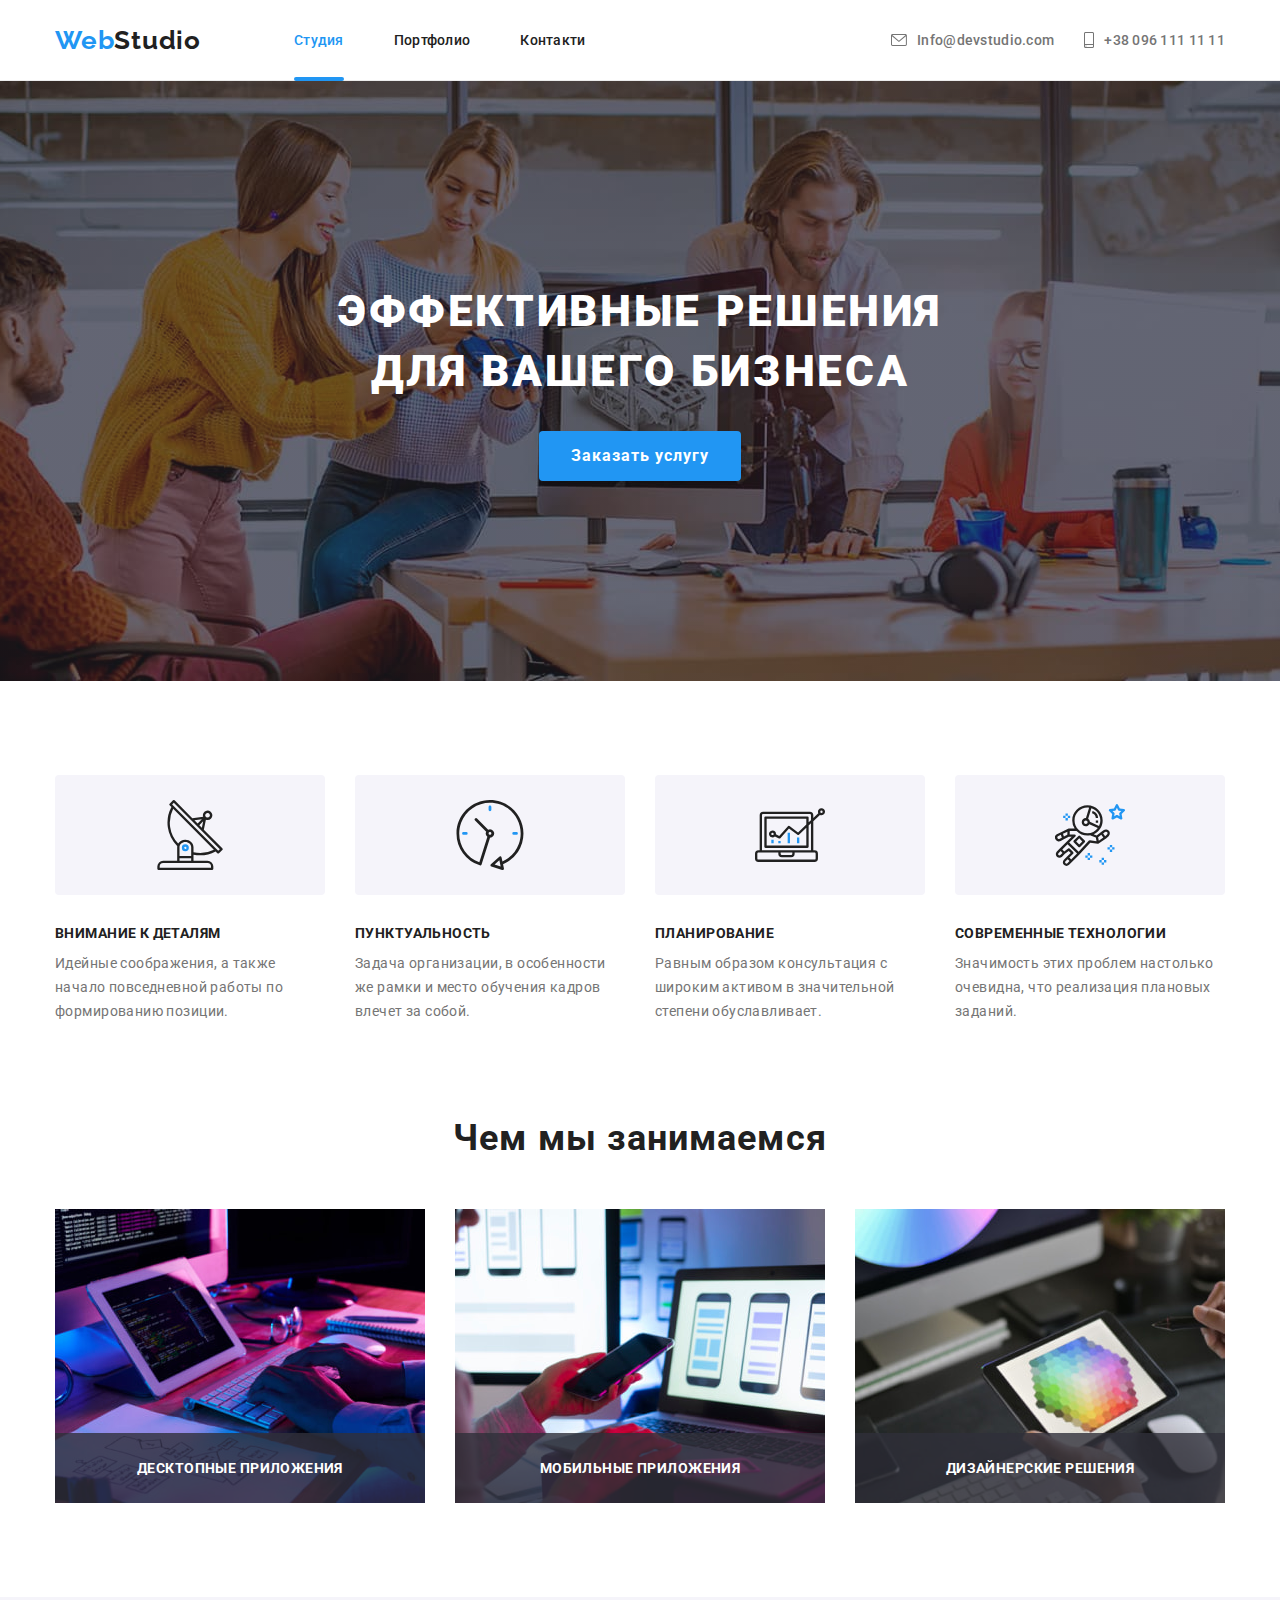
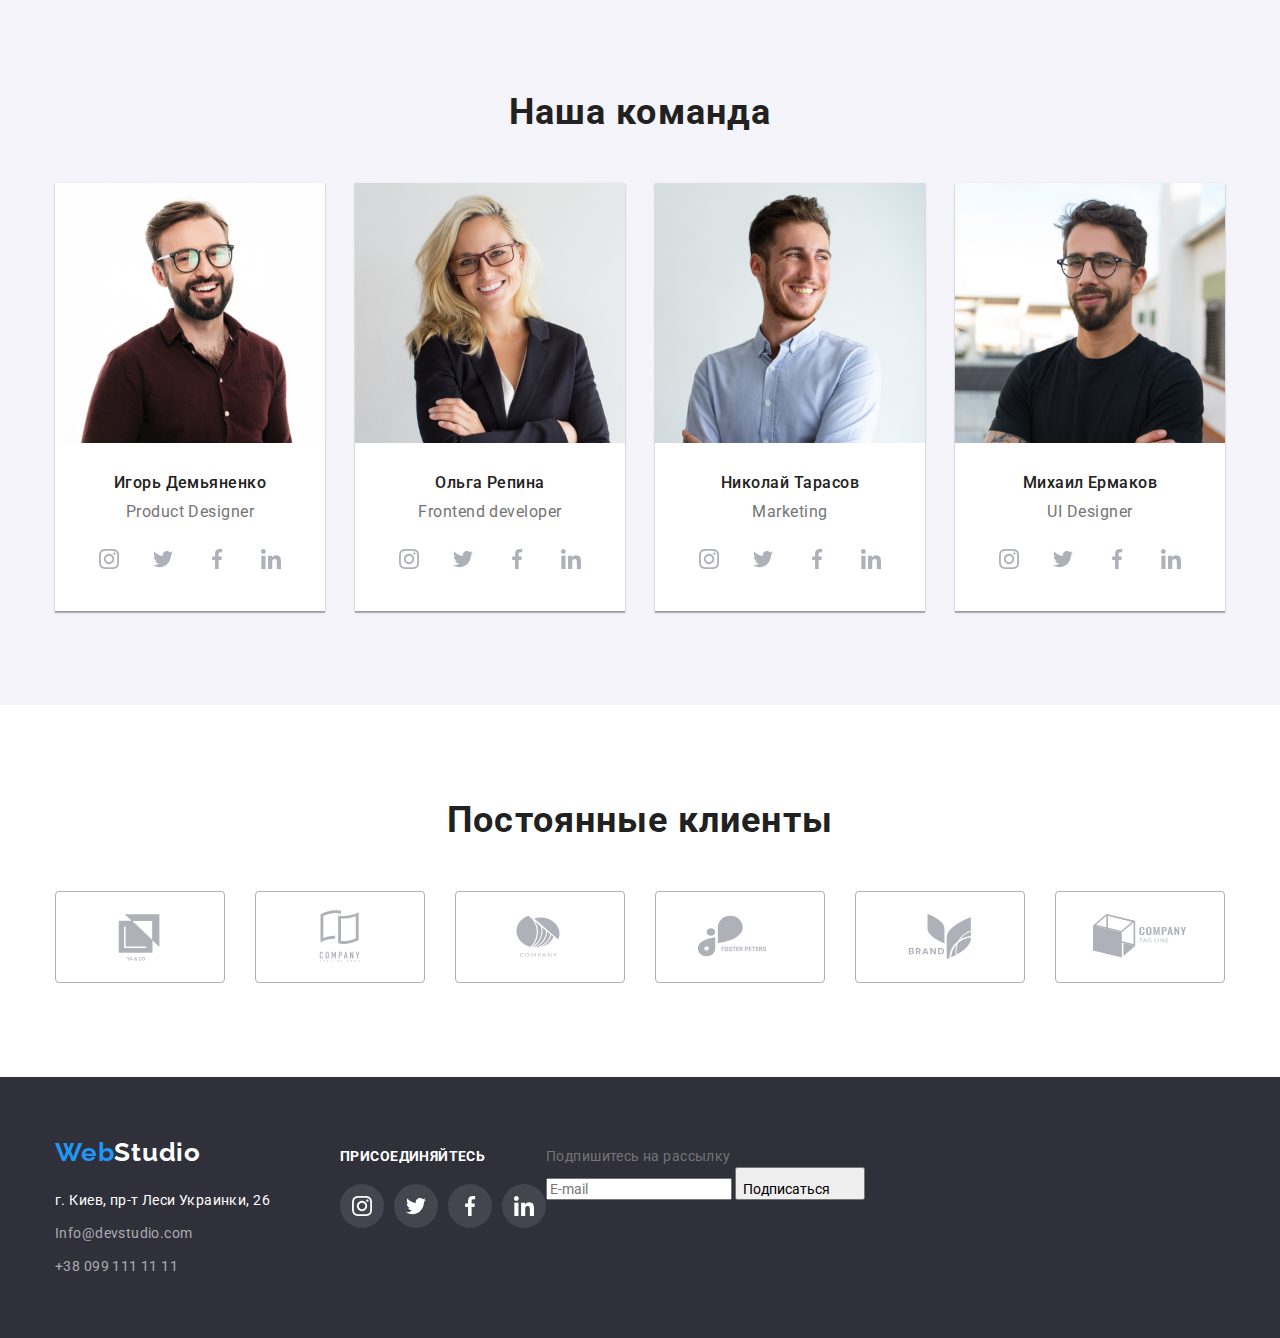
==== index.html @ 70dfd896 "Старт" ====
<!DOCTYPE html>
<html lang="ru">
  <head>
    <meta charset="UTF-8" />
    <meta http-equiv="X-UA-Compatible" content="IE=edge" />
    <meta name="viewport" content="width=device-width, initial-scale=1.0" />
    <title>Эффективные решения для вашего бизнеса</title>
    <link rel="preconnect" href="https://fonts.googleapis.com" />
    <link rel="preconnect" href="https://fonts.gstatic.com" crossorigin />
    <link
      href="https://fonts.googleapis.com/css2?family=Raleway:wght@700&family=Roboto:wght@400;500;700;900&display=swap"
      rel="stylesheet"
    />
    <link
      rel="stylesheet"
      href="https://cdnjs.cloudflare.com/ajax/libs/modern-normalize/0.6.0/modern-normalize.css"
    />
    <link rel="stylesheet" href="./css/style.css" />
  </head>

  <!-- верняя линия -->
  <body class="page">
    <header class="page-header">
      <div class="container">
        <nav class="nav">
          <a href="./index.html" class="logo"
            >Web<span class="accent-black">Studio</span>
          </a>
          <!--навигация на другие страници-->

          <ul class="links">
            <li class="site-nav">
              <a href="./index.html" class="link-current link">Студия</a>
            </li>
            <li class="site-nav">
              <a href="./portfolio.html" class="link">Портфолио</a>
            </li>
            <li class="site-nav"><a href="#" class="link">Контакти</a></li>
          </ul>

          <ul class="contacts">
            <li class="contacts-item">
              <a href="mailto:Info@devstudio.com" class="contacts-link"
                ><svg class="icon" width="16" height="12">
                  <use href="./images/icons/icon_2.svg#icon-envelope"></use>
                </svg>
                Info@devstudio.com
              </a>
            </li>
            <li class="contacts-item">
              <a href="tel:+380961111111" class="contacts-link"
                ><svg class="icon" width="10" height="16">
                  <use href="./images/icons/icon_2.svg#icon-smartphone"></use>
                </svg>
                <span class="text">+38 096 111 11 11</span>
              </a>
            </li>
          </ul>
        </nav>
      </div>
    </header>

    <!--секция герой -->
    <main>
      <section class="hero overlay">
        <div class="container">
          <h1 class="hero-title">
            Эффективные решения<br />для вашего бизнеса
          </h1>
          <button type="button" class="hero-button" data-modal-open>
            Заказать услугу
          </button>
        </div>
      </section>

      <!--Особенности-->
      <section class="section">
        <div class="container">
          <h2 hidden>Особенности</h2>
          <ul class="card-set">
            <li class="card-item icon-antenna">
              <div class="icon-group">
                <svg class="icone-elements">
                  <use href="./images/icons/icon_1.svg#icon-antenna"></use>
                </svg>
              </div>
              <h3 class="item-title">Внимание к деталям</h3>
              <p class="item-text">
                Идейные соображения, а также начало повседневной работы по
                формированию позиции.
              </p>
            </li>
            <li class="card-item icon-cloc">
              <div class="icon-group">
                <svg class="icone-elements">
                  <use href="./images/icons/icon_1.svg#icon-clock"></use>
                </svg>
              </div>
              <h3 class="item-title">Пунктуальность</h3>
              <p class="item-text">
                Задача организации, в особенности же рамки и место обучения
                кадров влечет за собой.
              </p>
            </li>
            <li class="card-item icon-diagram">
              <div class="icon-group">
                <svg class="icone-elements">
                  <use href="./images/icons/icon_1.svg#icon-diagram"></use>
                </svg>
              </div>
              <h3 class="item-title">Планирование</h3>
              <p class="item-text">
                Равным образом консультация с широким активом в значительной
                степени обуславливает.
              </p>
            </li>
            <li class="card-item icon-astronaut">
              <div class="icon-group">
                <svg class="icone-elements">
                  <use href="./images/icons/icon_1.svg#icon-astronaut"></use>
                </svg>
              </div>
              <h3 class="item-title">Современные технологии</h3>
              <p class="item-text">
                Значимость этих проблем настолько очевидна, что реализация
                плановых заданий.
              </p>
            </li>
          </ul>
        </div>
      </section>

      <section class="third-section">
        <!-- Чем мы занимаемся -->

        <div class="container">
          <h2 class="section-title">Чем мы занимаемся</h2>
          <ul class="list">
            <li class="list-item">
              <div class="lable-overly">
                <img
                  src="./images/box_1.jpg"
                  alt="руки печатающие на клавиатуре"
                  width="370"
                />
                <p class="lable-text">Десктопные приложения</p>
              </div>
            </li>
            <li class="list-item">
              <div class="lable-overly">
                <img
                  src="./images/box_2.jpg"
                  alt="руки держащие телефон"
                  width="370"
                />
                <p class="lable-text">Мобильные приложения</p>
              </div>
            </li>
            <li class="list-item">
              <div class="lable-overly">
                <img
                  src="./images/box_3.jpg"
                  alt="руки держащие планшет"
                  width="370"
                />
                <p class="lable-text">Дизайнерские решения</p>
              </div>
            </li>
          </ul>
        </div>
      </section>

      <!--Секция "НАША КОМАНДА"-->
      <section class="company-section section">
        <div class="container">
          <h2 class="section-title">Наша команда</h2>
          <ul class="foto-set">
            <li class="item">
              <!-- <article class="card">
                <div class="card-thumb"> -->
              <img
                width="270"
                height="260"
                src="./images/img_4.jpg"
                alt="project"
              />
              <div class="content">
                <h3 class="card-heading">Игорь Демьяненко</h3>
                <p class="card-text">Product Designer</p>

                <!-- ИКОНКИ СОЦ. СЕТЕЙ -->

                <!-- <div class="icon-wrapper"> -->
                <ul class="list-social-icon">
                  <li class="item-social-icon">
                    <a href="" class="link-social-icon">
                      <svg class="icon-social" width="20" height="20">
                        <use
                          href="./images/icons/icon_2.svg#icon-instagram"
                        ></use>
                      </svg>
                    </a>
                  </li>
                  <li class="item-social-icon">
                    <a href="" class="link-social-icon">
                      <svg class="icon-social" width="20" height="20">
                        <use
                          href="./images/icons/icon_2.svg#icon-twitter"
                        ></use>
                      </svg>
                    </a>
                  </li>
                  <li class="item-social-icon">
                    <a href="" class="link-social-icon">
                      <svg class="icon-social" width="20" height="20">
                        <use
                          href="./images/icons/icon_2.svg#icon-facebook"
                        ></use>
                      </svg>
                    </a>
                  </li>
                  <li class="item-social-icon">
                    <a href="" class="link-social-icon">
                      <svg class="icon-social" width="20" height="20">
                        <use
                          href="./images/icons/icon_2.svg#icon-linkedin"
                        ></use>
                      </svg>
                    </a>
                  </li>
                </ul>
                <!-- </div> -->
              </div>
              <!-- </div>
              </article> -->
            </li>

            <li class="item">
              <!-- <article class="card">
                <div class="card-thumb"> -->
              <img
                width="270"
                height="260"
                src="./images/img_1.jpg"
                alt="Frontend Developer"
              />
              <div class="content">
                <h3 class="card-heading">Ольга Репина</h3>
                <p class="card-text">Frontend developer</p>
                <!-- ИКОНКИ СОЦ. СЕТЕЙ -->

                <!-- <div class="icon-wrapper"> -->
                <ul class="list-social-icon">
                  <li class="item-social-icon">
                    <a href="" class="link-social-icon">
                      <svg class="icon-social" width="20" height="20">
                        <use
                          href="./images/icons/icon_2.svg#icon-instagram"
                        ></use>
                      </svg>
                    </a>
                  </li>
                  <li class="item-social-icon">
                    <a href="" class="link-social-icon">
                      <svg class="icon-social" width="20" height="20">
                        <use
                          href="./images/icons/icon_2.svg#icon-twitter"
                        ></use>
                      </svg>
                    </a>
                  </li>
                  <li class="item-social-icon">
                    <a href="" class="link-social-icon">
                      <svg class="icon-social" width="20" height="20">
                        <use
                          href="./images/icons/icon_2.svg#icon-facebook"
                        ></use>
                      </svg>
                    </a>
                  </li>
                  <li class="item-social-icon">
                    <a href="" class="link-social-icon">
                      <svg class="icon-social" width="20" height="20">
                        <use
                          href="./images/icons/icon_2.svg#icon-linkedin"
                        ></use>
                      </svg>
                    </a>
                  </li>
                </ul>
                <!-- </div> -->
              </div>
              <!-- </div>
              </article> -->
            </li>

            <li class="item">
              <!-- <article class="card">
                <div class="card-thumb"> -->
              <img
                width="270"
                height="260"
                src="./images/img_2.jpg"
                alt="Marketing"
              />
              <div class="content">
                <h3 class="card-heading">Николай Тарасов</h3>
                <p class="card-text">Marketing</p>
                <!-- ИКОНКИ СОЦ. СЕТЕЙ -->

                <!-- <div class="icon-wrapper"> -->
                <ul class="list-social-icon">
                  <li class="item-social-icon">
                    <a href="" class="link-social-icon">
                      <svg class="icon-social" width="20" height="20">
                        <use
                          href="./images/icons/icon_2.svg#icon-instagram"
                        ></use>
                      </svg>
                    </a>
                  </li>
                  <li class="item-social-icon">
                    <a href="" class="link-social-icon">
                      <svg class="icon-social" width="20" height="20">
                        <use
                          href="./images/icons/icon_2.svg#icon-twitter"
                        ></use>
                      </svg>
                    </a>
                  </li>
                  <li class="item-social-icon">
                    <a href="" class="link-social-icon">
                      <svg class="icon-social" width="20" height="20">
                        <use
                          href="./images/icons/icon_2.svg#icon-facebook"
                        ></use>
                      </svg>
                    </a>
                  </li>
                  <li class="item-social-icon">
                    <a href="" class="link-social-icon">
                      <svg class="icon-social" width="20" height="20">
                        <use
                          href="./images/icons/icon_2.svg#icon-linkedin"
                        ></use>
                      </svg>
                    </a>
                  </li>
                </ul>
                <!-- </div> -->
              </div>
              <!-- </div>
              </article> -->
            </li>

            <li class="item">
              <!-- <article class="card">
                <div class="card-thumb"> -->
              <img
                width="270"
                height="260"
                src="./images/img_3.jpg"
                alt="UI Designer"
              />
              <div class="content">
                <h3 class="card-heading">Михаил Ермаков</h3>
                <p class="card-text">UI Designer</p>
                <!-- ИКОНКИ СОЦ. СЕТЕЙ -->

                <!-- <div class="icon-wrapper"> -->
                <ul class="list-social-icon">
                  <li class="item-social-icon">
                    <a href="" class="link-social-icon">
                      <svg class="icon-social" width="20" height="20">
                        <use
                          href="./images/icons/icon_2.svg#icon-instagram"
                        ></use>
                      </svg>
                    </a>
                  </li>
                  <li class="item-social-icon">
                    <a href="" class="link-social-icon">
                      <svg class="icon-social" width="20" height="20">
                        <use
                          href="./images/icons/icon_2.svg#icon-twitter"
                        ></use>
                      </svg>
                    </a>
                  </li>
                  <li class="item-social-icon">
                    <a href="" class="link-social-icon">
                      <svg class="icon-social" width="20" height="20">
                        <use
                          href="./images/icons/icon_2.svg#icon-facebook"
                        ></use>
                      </svg>
                    </a>
                  </li>
                  <li class="item-social-icon">
                    <a href="" class="link-social-icon">
                      <svg class="icon-social" width="20" height="20">
                        <use
                          href="./images/icons/icon_2.svg#icon-linkedin"
                        ></use>
                      </svg>
                    </a>
                  </li>
                </ul>
                <!-- </div> -->
              </div>
              <!-- </div>
              </article> -->
            </li>
          </ul>
        </div>
      </section>

      <!-- Постоянные клиенты -->
      <section class="regular-customers section">
        <div class="container">
          <h2 class="customers-title">Постоянные клиенты</h2>
          <ul class="list-customers">
            <li class="item-customers">
              <a class="link-customers" href="">
                <svg class="icon-customers" width="106" height="60">
                  <use href="./images/icons/icon_2.svg#icon-Logo1"></use>
                </svg>
              </a>
            </li>
            <li class="item-customers">
              <a class="link-customers" href="">
                <svg class="icon-customers" width="106" height="60">
                  <use href="./images/icons/icon_2.svg#icon-Logo2"></use>
                </svg>
              </a>
            </li>
            <li class="item-customers">
              <a class="link-customers" href="">
                <svg class="icon-customers" width="106" height="60">
                  <use href="./images/icons/icon_2.svg#icon-Logo3"></use>
                </svg>
              </a>
            </li>
            <li class="item-customers">
              <a class="link-customers" href="">
                <svg class="icon-customers" width="106" height="60">
                  <use href="./images/icons/icon_2.svg#icon-Logo4"></use>
                </svg>
              </a>
            </li>
            <li class="item-customers">
              <a class="link-customers" href="">
                <svg class="icon-customers" width="106" height="60">
                  <use href="./images/icons/icon_2.svg#icon-Logo5"></use>
                </svg>
              </a>
            </li>
            <li class="item-customers">
              <a class="link-customers" href="">
                <svg class="icon-customers" width="106" height="60">
                  <use href="./images/icons/icon_2.svg#icon-Logo6"></use>
                </svg>
              </a>
            </li>
          </ul>
        </div>
      </section>
    </main>

    <!--Подвал странички-->

    <footer class="page-footer">
      <div class="container footer-container">
        <div class="logo-wrapper">
          <a href="./index.html" class="logo"
            >Web<span class="accent-white">Studio</span>
          </a>
          <address class="address">
            <ul class="address-list">
              <li class="address-list-item">г. Киев, пр-т Леси Украинки, 26</li>
              <li class="address-list-item">
                <a href="mailto:Info@devstudio.com" class="link"
                  >Info@devstudio.com</a
                >
              </li>
              <li class="address-list-item">
                <a href="tel:+380991111111" class="link">+38 099 111 11 11</a>
              </li>
            </ul>
          </address>
        </div>
        <div class="footer-icon-wrapper">
          <p class="footer-text-icon">Присоединяйтесь</p>
          <ul class="footer-icon-list">
            <li class="footer-icon-item">
              <a href="" class="footer-icon-link">
                <svg class="footer-icon-social">
                  <use href="./images/icons/icon_2.svg#icon-instagram"></use>
                </svg>
              </a>
            </li>
            <li class="footer-icon-item">
              <a href="" class="footer-icon-link">
                <svg class="footer-icon-social">
                  <use href="./images/icons/icon_2.svg#icon-twitter"></use>
                </svg>
              </a>
            </li>
            <li class="footer-icon-item">
              <a href="" class="footer-icon-link">
                <svg class="footer-icon-social">
                  <use href="./images/icons/icon_2.svg#icon-facebook"></use>
                </svg>
              </a>
            </li>
            <li class="footer-icon-item">
              <a href="" class="footer-icon-link">
                <svg class="footer-icon-social">
                  <use href="./images/icons/icon_2.svg#icon-linkedin"></use>
                </svg>
              </a>
            </li>
          </ul>
        </div>

        <div class="footer-subscribe">
          <p class="footer-subscribe-title">Подпишитесь на рассылку</p>
           <form class=footer-form">
            <input class="footer-subscribe-email" type="email" name="email" placeholder="E-mail" autocomplete="off">
                    <button class="footer-subscribe-button" type="submit"> 
                    Подписаться
                        <svg class="footer-button-icon" width="24" height="24">
                            <use href="./images/icons.svg#icon-send"> </use>
                        </svg>
                    </button>
    </footer>
    <!-- МОДАЛЬНОЕ ОКНО -->
    <div class="backdrop is-hidden" data-modal>
      <div class="modal">
        <button type="button" class="close-btn" data-modal-close>
          <svg class="icon-close" width="11" height="11">
            <use href="./images/icons/icon_2.svg#icon-Vector"></use>
          </svg>
        </button>
      </div>
    </div>
    <!-- КОНЕЦ МОДАЛЬНОГО ОКНА -->
    <script src="./js/modal.js"></script>
  </body>
</html>
---- css/style.css ----
:root {
  --primary-text-color: #757575;
  --title-color: #212121;
  --accent-color: #2196f3;
  --primary-white-color: #ffffff;
  --card-shadow: 0px 2px 1px 0px rgba(0, 0, 0, 0.2),
    0px 1px 1px 0px rgba(0, 0, 0, 0.14), 0px 1px 3px 0px rgba(0, 0, 0, 0.12);
  --card-set-gap: 30px;

  --box-shadow: 0px 3px 1px rgba(0, 0, 0, 0.1), 0px 1px 2px rgba(0, 0, 0, 0.08),
    0px 2px 2px rgba(0, 0, 0, 0.12);

  --anim-time: 250ms;
}

body {
  font-family: "Roboto", sans-serif;
  font-style: normal;
  font-weight: 400px;
  font-size: 14px;
  line-height: calc(24 / 14);

  letter-spacing: 0.03em;

  background-color: var(--primary-white-color);
  color: var(--primary-text-color);
  line-height: 1.5;
}
h1,
h2,
h3,
h4,
h5,
h6,
p {
  margin: 0;
}
ul li {
  list-style: none;
  text-decoration: none;
}
ul {
  margin: 0;
  padding: 0;
}
.link {
  text-decoration: none;
}

img {
  display: block;
  max-width: 100%;
  height: auto;
}

.section {
  padding-top: 94px;
  padding-bottom: 94px;
}

.container {
  width: 1200px;
  margin-left: auto;
  margin-right: auto;

  padding-left: 15px;
  padding-right: 15px;
  /* outline: 1px solid red; */
}

.page-header {
  border-bottom: 1px solid #ececec;
  margin-bottom: 0;
}
.nav,
.links,
.contacts,
.header .container {
  display: flex;
  /* justify-content: space-between; */
  list-style: none;
  color: var(--title-color);
}

/* .logo */
.page-header .logo {
  margin-right: 93px;

  display: flex;
  align-items: center;
  font-family: "Raleway", sans-serif;
  font-weight: 700;
  font-size: 26px;
  line-height: 1.19;
  letter-spacing: 0.03em;
  color: #2196f3;
}
.accent-black {
  color: var(--title-color);
}

.links a,
.contacts a {
  font-family: inherit;
  font-weight: 500;
  font-size: 14px;
  line-height: calc(16 / 14);
  letter-spacing: 0.02em;

  padding: 32px 0;
  display: inline-block;
  margin-right: 50px;

  text-decoration: none;
  transition: color var(--anim-time) cubic-bezier(0.4, 0, 0.2, 1);
}
.links a {
  color: var(--title-color);
}
.contacts a {
  color: var(--primary-text-color);
}
.contacts li:last-child a,
.links li:last-child a {
  margin-right: 0;
}
.contacts a:hover,
.contacts a:focus,
.links a:hover,
.links a:focus {
  color: var(--accent-color);
}
/* Активная страница */
.site-nav .link-current {
  color: var(--accent-color);
}

.nav {
  display: flex;
}
.contacts {
  margin-left: auto;
  display: flex;
  /* outline: 1px solid red; */
}

.links site-nav:not(:last-child) {
  margin-right: 50px;
}
/* НИЖНЕЕ ПОДЧЁРКИВАНИЕ ГЛ. СТРАНИЦЫ */

.link-current.link {
  position: relative;
}

.link-current.link::after {
  content: "";
  position: absolute;
  left: 0;
  bottom: -1px;

  display: block;
  width: 100%;
  height: 4px;

  background: var(--accent-color);
  border-radius: 2px;
}

/* SVG */

.contacts .contacts-link {
  display: flex;

  align-items: center;
  margin: 0;
}
.contacts-item:not(:last-child) {
  margin-right: 30px;
}

.contacts .icon {
  align-items: center;
  margin-right: 10px;
  transition: color var(--anim-time) cubic-bezier(0.4, 0, 0.2, 1);
}

.contacts-link .icon {
  fill: #757575;
}
.contacts-link:hover .icon {
  fill: var(--accent-color);
}

/* OVERLAY Главной секции */
.overlay {
  max-width: 1600px;
  height: 600px;

  margin-left: auto;
  margin-right: auto;

  /* outline: 1px solid red; */
  background-color: rgba(196, 196, 196, 1);
  background-image: linear-gradient(
      to right,
      rgba(47, 48, 58, 0.4),
      rgba(47, 48, 58, 0.4)
    ),
    url(../images/img_overlay.jpg);
  background-size: cover;
  background-position: center;
}

.hero {
  padding-top: 200px;
  padding-bottom: 200px;
  /* background-color: #2f303a; */
}

/* Эффективные решения */
.hero-title {
  font-family: "Roboto" sans-serif;
  font-size: 44px;
  color: var(--primary-white-color);
  text-transform: uppercase;
  font-weight: 900;
  line-height: calc(60 / 44);
  letter-spacing: 0.06em;
  text-align: center;
  max-width: 650;
  margin-bottom: 30px;
}
/* Кнопка заказать услугу */
.hero-button {
  padding: 10px 32px;
  border-radius: 4px;
  margin: 0 auto;

  display: block;
  box-shadow: 0px 4px 4px rgba(0, 0, 0, 0.15);
  background: #2196f3;
  font-size: 16px;
  font-weight: 700;
  line-height: 30px;
  letter-spacing: 0.06em;
  color: #ffffff;
  border: none;

  cursor: pointer;
}

.hero-button:hover,
.hero-button:focus {
  background: #188ce8;
}

/* ОСОБЕННОСТИ */
.card-set {
  /* outline: 1px solid tomato; */
  padding: 0 auto;
  margin: 0;
  margin-top: 0;

  list-style: none;

  display: flex;
  flex-wrap: nowrap;

  margin-left: calc(-1 * var(--card-set-gap));
  margin-top: calc(-1 * var(--card-set-gap));
}

.card-item {
  /* outline: 1px solid teal; */

  flex-basis: calc(100% / 4 - var(--card-set-gap));

  margin-left: var(--card-set-gap);
  margin-top: var(--card-set-gap);
}

/* ГРУППА ИКОНОК */

.icon-group {
  display: flex;
  justify-content: center;
  align-items: center;
  width: 270px;
  height: 120px;
  margin-bottom: 30px;
  border-radius: 4px;
  background-color: #f5f4fa;
}
.icone-elements {
  width: 70px;
  height: 70px;
}

.item-title {
  font-family: inherit;
  font-weight: 700;
  font-size: 14px;
  line-height: calc(16 / 14);
  letter-spacing: 0.03em;
  text-transform: uppercase;

  color: var(--title-color);

  margin-bottom: 10px;
}
.item-text {
  font-family: inherit;
  font-weight: 400;
  font-size: 14px;
  line-height: calc(24 / 14);
  letter-spacing: 0.03em;

  color: var(--primary-text-color);
}

/* ЧЕМ МЫ ЗАНИМАЕМСЯ */

.third-section {
  padding-top: 0px;
  padding-bottom: 94px;
}

.section-title {
  font-family: inherit;
  font-weight: 700;
  font-size: 36px;
  line-height: calc(42 / 36);
  text-align: center;
  letter-spacing: 0.03em;

  color: var(--title-color);
  margin-top: 0px;
  margin-bottom: 50px;
}

.list {
  display: flex;
  flex-basis: calc(100% / 3);
  justify-content: space-between;
  padding: 0px;
  margin: 0px;
}
.list-item {
  position: relative;
  display: block;
}
.list-item:not(:last-child) {
  margin-right: 30px;
}
.label-overlay {
  position: absolute;
  display: flex;
  bottom: 0;
  left: 0;
}

.lable-text {
  position: absolute;
  display: flex;
  left: 0;
  bottom: 0;
  justify-content: center;
  align-items: center;

  width: 100%;
  height: 70px;

  font-size: 14px;
  font-weight: 700;
  line-height: calc(16 / 14);
  letter-spacing: 0.03em;
  text-align: center;
  text-transform: uppercase;

  color: rgba(255, 255, 255, 1);
  background-color: rgba(47, 48, 58, 0.8);
}

/* НАША КОМАНДА */

.company-section {
  background-color: #f5f4fa;
}

.foto-set {
  /* outline: 1px solid yellow; */
  display: flex;

  margin-right: -30px;
  margin-top: 0px;
  margin-bottom: 0px;
  padding-left: 0px;
  padding-right: 0px;
}
.item:not(:last-child) {
  flex-basis: calc(100% / 4 - 30px);
  margin-right: 30px;
}

.card-heading {
  font-family: Roboto;
  font-weight: 500;
  font-size: 16px;
  line-height: calc(19 / 16);

  text-align: center;
  letter-spacing: 0.03em;

  color: var(--title-color);
}
.content {
  padding-top: 30px;
  padding-bottom: 30px;
}
.card-heading {
  margin-bottom: 10px;
}
.card-text {
  font-family: Roboto;
  font-style: normal;
  font-weight: normal;
  font-size: 16px;
  line-height: calc(19 / 16);

  text-align: center;
  letter-spacing: 0.03em;
  margin-bottom: 16px;

  color: var(--primary-text-color);
}
.item {
  background-color: var(--primary-white-color);
  box-shadow: var(--card-shadow);
}

/* ИКОНКИ СОЦ. СЕТЕЙ  */

.list-social-icon {
  /* outline: 1px solid red; */
  display: flex;
  justify-content: center;
  align-items: center;
}
.item-social-icon {
  display: flex;
  /* outline: 1px solid red; */

  transition: color var(--anim-time) cubic-bezier(0.4, 0, 0.2, 1);
}
.link-social-icon {
  display: flex;
  justify-content: center;
  align-items: center;
  width: 44px;
  height: 44px;

  background-color: transparent;

  border-radius: 50%;
  /* border: 1px solid black; */
  padding: 0;
  margin: 0;
}

.item-social-icon:not(:last-child) {
  margin-right: 10px;
}

.link-social-icon {
  fill: #afb1b8;
}

.link-social-icon:hover,
.link-social-icon:focus {
  background-color: var(--accent-color);
  fill: var(--primary-white-color);
}

/* Секция Постоянные Клиенты */

.regular-customers {
  background-color: var(--primary-white-color);
}

.customers-title {
  font-size: 36px;
  font-weight: 700;
  line-height: calc(42 / 36);
  letter-spacing: 0.03em;
  text-align: center;

  color: rgba(33, 33, 33, 1);
  margin-bottom: 50px;
  padding: 0;
}

.list-customers {
  display: flex;
}
.item-customers {
  display: flex;
}

.item-customers:not(:last-child) {
  margin-right: 30px;
}

.link-customers {
  display: flex;
  justify-content: center;
  align-items: center;
  color: #afb1b8;
  border: 1px solid rgba(175, 177, 184, 1);
  border-radius: 4px;

  width: 170px;
  height: 92px;

  transition: color var(--anim-time) cubic-bezier(0.4, 0, 0.2, 1);
}

.icon-customers {
  fill: currentColor;
}

.link-customers:hover,
.link-customers:focus {
  color: var(--accent-color);
  border: 1px solid var(--accent-color);
}

/* ВТОРАЯ СТРАНИЦА */
/* Кнопки портфолио */

.section {
  padding-top: 94px;
  padding-bottom: 94px;
}

.list-buttons {
  display: flex;
  justify-content: center;
  padding: 0px;
  margin-bottom: 50px;
}

.item-button:not(:last-child) {
  margin-right: 8px;
}

.button {
  font-family: Roboto;
  font-size: 16px;

  font-weight: 500;
  line-height: calc(26 / 16);
  letter-spacing: 0.03em;
  text-align: center;
  text-decoration: none;

  display: inline-block;
  border-radius: 4px;
  padding: 6px 22px;
  /* min-width: 73px; */
  color: var(--title-color);
  background-color: #f5f4fa;
  border: 1px solid transparent;
  cursor: pointer;

  transition: color var(--anim-time) cubic-bezier(0.4, 0, 0.2, 1);
}
/* Главная кнопка (активная)*/

.button:hover,
.button:focus {
  color: var(--primary-white-color);
  background-color: var(--accent-color);
  box-shadow: 0px 4px 4px 0px rgba(0, 0, 0, 0.25);
}

/* ПОРТФОЛИО КАРТОЧКИ */

.card-picture {
  /* outline: yellow; */
  padding: 0px;
  margin: 0px;

  display: flex;
  flex-wrap: wrap;
  margin-left: calc(-1 * var(--card-set-gap));
  margin-top: calc(-1 * var(--card-set-gap));
}
.card-picture > .element {
  flex-basis: calc(100% / 3 - var(--card-set-gap));
  margin-left: var(--card-set-gap);
  margin-top: var(--card-set-gap);
}

.element:hover,
.element:focus {
  box-shadow: 0px 4px 4px 0px rgba(0, 0, 0, 0.25);
}
.link-picture {
  text-decoration: none;
}

.picture-thumb {
  position: relative;
  overflow: hidden;
  cursor: pointer;
}

.picture-thumb-text {
  position: absolute;
  display: flex;

  bottom: 0;
  left: 0;
  justify-content: center;
  align-items: center;

  width: 100%;
  height: 100%;

  color: rgba(255, 255, 255, 1);
  background-color: rgba(33, 150, 243, 0.9);

  font-size: 18px;
  line-height: calc(28 / 18);
  letter-spacing: 0.03em;

  padding: 63px 24px;

  transform: translateY(101%);
  transition: transform var(--anim-time) cubic-bezier(0.4, 0, 0.2, 1);
}

.link-picture:hover .picture-thumb-text {
  transform: translateY(0);
}

.picture-content {
  padding: 20px 24px;
  /* box-shadow: var(--card-shadow); */

  border-left: 1px solid rgba(238, 238, 238, 1);
  border-right: 1px solid rgba(238, 238, 238, 1);
  border-bottom: 1px solid rgba(238, 238, 238, 1);
}

.picture-heading {
  font-family: inherit;
  font-weight: 700;
  font-size: 18px;
  line-height: calc(36 / 18);

  letter-spacing: 0.06em;

  color: var(--title-color);
}
.picture-text {
  font-family: inherit;
  font-weight: 400;
  font-size: 16px;
  line-height: calc(30 / 16);
  letter-spacing: 0.03em;

  color: var(--primary-text-color);

  margin-top: 10px;
}
.content {
  justify-content: center;
}

/* Подвал странички */

.page-footer {
  background-color: #2f303a;
  padding-top: 60px;
  padding-bottom: 60px;
}
.container footer-container {
  width: 1200px;
  margin-left: auto;
  margin-right: auto;

  padding-left: 15px;
  padding-right: 15px;
}
.footer-container {
  display: flex;
  align-items: baseline;
  /* outline: 1px solid white; */
}
.logo-wrapper {
  margin-right: 70px;
}
.logo {
  font-family: Raleway;
  font-size: 26px;
  font-weight: 700;
  line-height: calc(31 / 26);
  letter-spacing: 0.03em;
  text-align: left;
  text-decoration: none;

  color: var(--accent-color);
}
.accent-white {
  color: var(--primary-white-color);
}

.address-list {
  text-decoration: none;
  padding: 0px;
  margin-top: 20px;
}

.address-list-item {
  font-family: inherit;
  font-style: normal;
  font-weight: normal;
  font-size: 14px;
  line-height: calc(24 / 14);
  letter-spacing: 0.03em;

  color: var(--primary-white-color);
  margin: 0;
}
.address-list-item:not(:last-child) {
  margin-bottom: 9px;
}

.address-list-item .link {
  font-family: inherit;
  font-style: normal;
  font-weight: 400;
  font-size: 14px;
  line-height: calc(24 / 14);

  letter-spacing: 0.03em;

  color: rgba(255, 255, 255, 0.6);

  transition: color var(--anim-time) cubic-bezier(0.4, 0, 0.2, 1);
}
.address-list-item .link:hover,
.address-list-item .link:focus {
  color: var(--accent-color);
}

/* ПРИСОЕДИНЯЙТЕСЬ */
.footer-icon-wrapper {
  display: inline-block;
  justify-content: center;
  align-items: flex-start;

  /* outline: 1px solid white; */
}

.footer-text-icon {
  font-weight: 700;
  font-size: 14px;
  line-height: calc(16 / 14);
  letter-spacing: 0.03em;

  color: #fff;
  text-transform: uppercase;
  margin-bottom: 20px;
}

.footer-icon-list {
  display: flex;

  /* outline: 1px solid white; */
}
.footer-icon-item {
  display: flex;
}
.footer-icon-item:not(:last-child) {
  margin-right: 10px;
}

.footer-icon-link {
  display: flex;
  justify-content: center;
  align-items: center;
  width: 44px;
  height: 44px;
  background-color: rgba(255, 255, 255, 0.1);
  border-radius: 50%;

  padding: 0;
  margin: 0;

  transition: color var(--anim-time) cubic-bezier(0.4, 0, 0.2, 1);
}

.footer-icon-social {
  fill: #fff;
  width: 20px;
  height: 20px;
}

.footer-icon-link:hover,
.footer-icon-link:hover {
  fill: #fff;
  background-color: var(--accent-color);
}

/* ПОДПИШИТЕСЬ НА РАССЫЛКУ */

/* МОДАЛЬНОЕ ОКНО */

.backdrop {
  position: fixed;
  width: 100vw;
  height: 100vh;
  top: 0;
  left: 50%;
  transform: translateX(-50%);

  background-color: rgba(0, 0, 0, 0.2);
  opacity: 1;
  visibility: visible;
  pointer-events: initial;

  transition: opacity var(--anim-time) cubic-bezier(0.4, 0, 0.2, 1),
    visibility var(--anim-time) cubic-bezier(0.4, 0, 0.2, 1);
}

.backdrop.is-hidden {
  opacity: 0;
  visibility: hidden;
  pointer-events: none;
}

.modal {
  position: absolute;
  width: 528px;
  height: 581px;
  top: 50%;
  left: 50%;

  background-color: rgba(255, 255, 255, 1);

  border: 1px solid rgba(0, 0, 0, 0.1);
  border-radius: 4px;

  box-shadow: 0px 2px 1px 0px rgba(0, 0, 0, 0.2);
  box-shadow: 0px 1px 1px 0px rgba(0, 0, 0, 0.14);
  box-shadow: 0px 1px 3px 0px rgba(0, 0, 0, 0.12);

  transform: translate(-50%, -50%);
  transition: opacity var(--anim-time) cubic-bezier(0.4, 0, 0.2, 1),
    visibility var(--anim-time) cubic-bezier(0.4, 0, 0.2, 1);
}

.close-btn {
  position: absolute;
  top: 6px;
  right: 6px;

  width: 30px;
  height: 30px;

  border-radius: 50%;
  border: 1px solid rgba(0, 0, 0, 0.1);
  cursor: pointer;
  background-color: var(--primary-white-color);
}

.backdrop.is-hidden .modal {
  transform: translate(-50%, -50%), scale(0.5);
  transition: opacity var(--anim-time) cubic-bezier(0.4, 0, 0.2, 1),
    visibility var(--anim-time) cubic-bezier(0.4, 0, 0.2, 1);
}
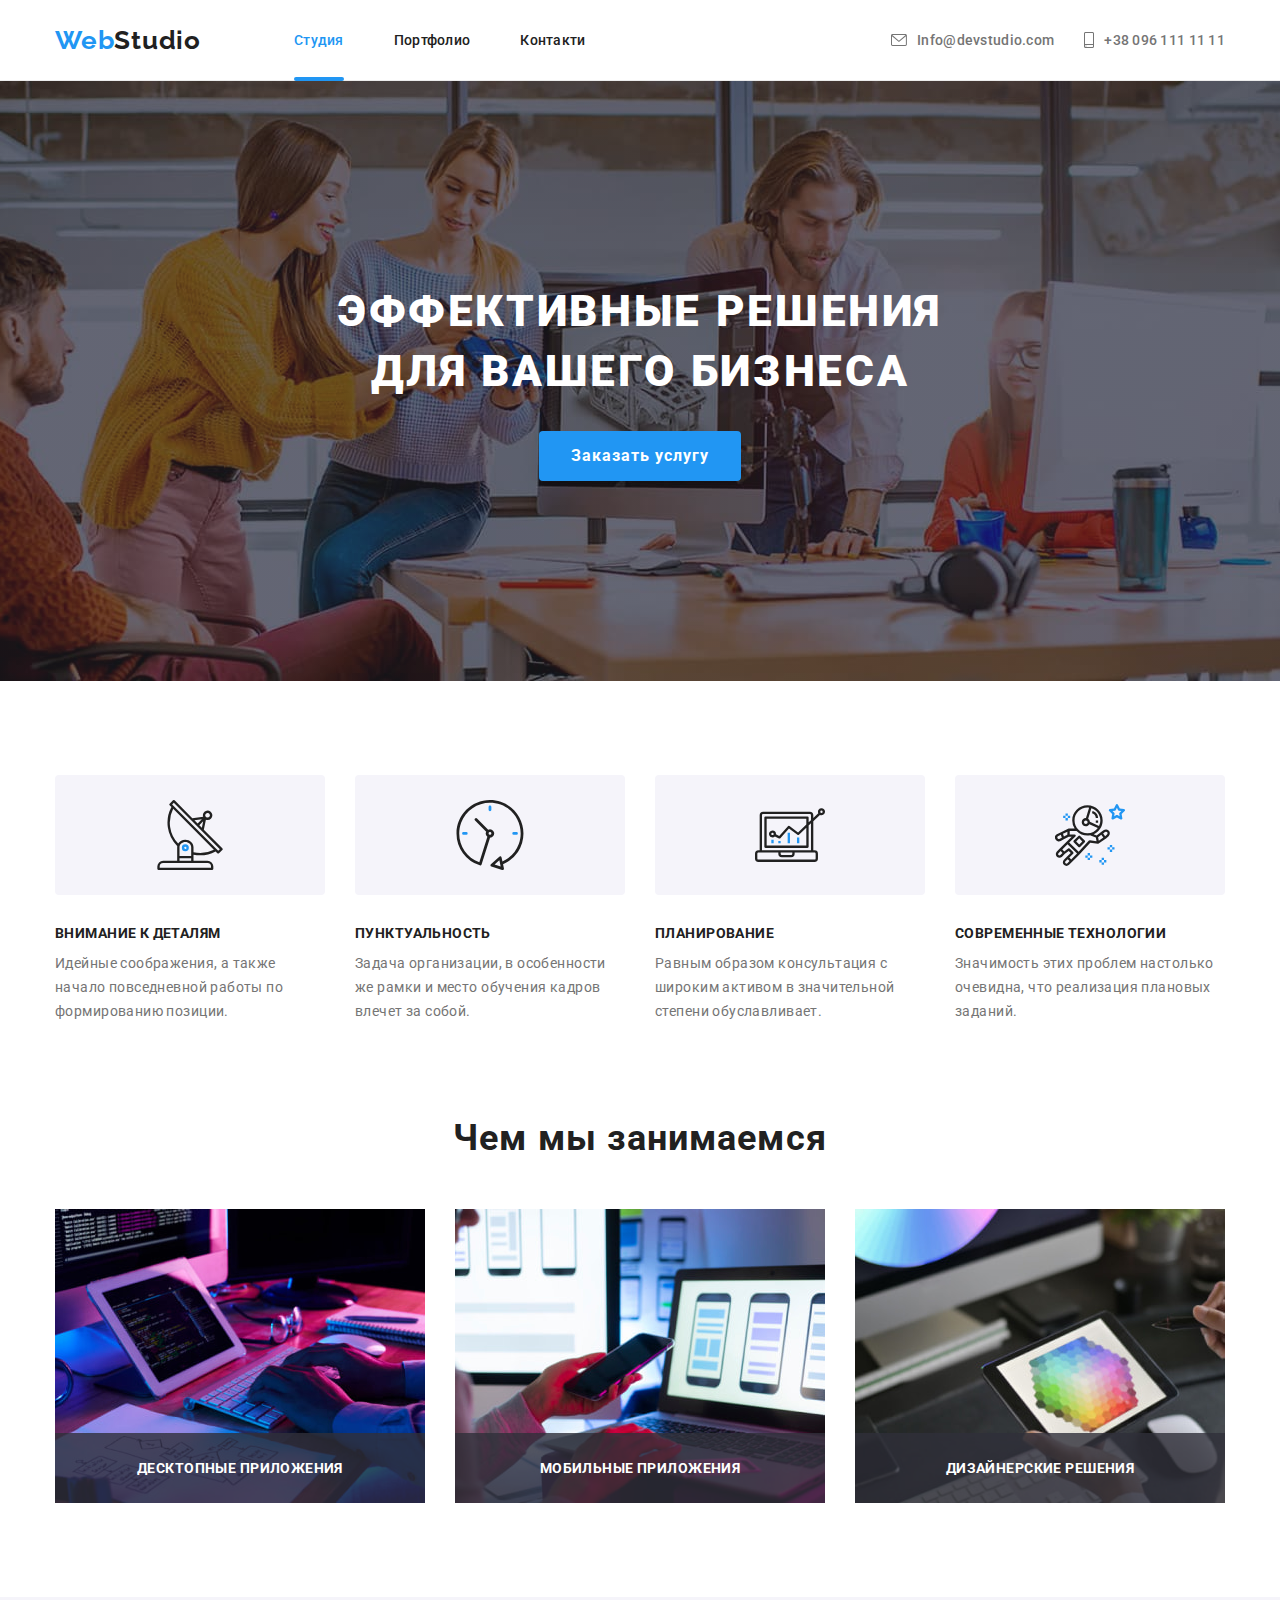
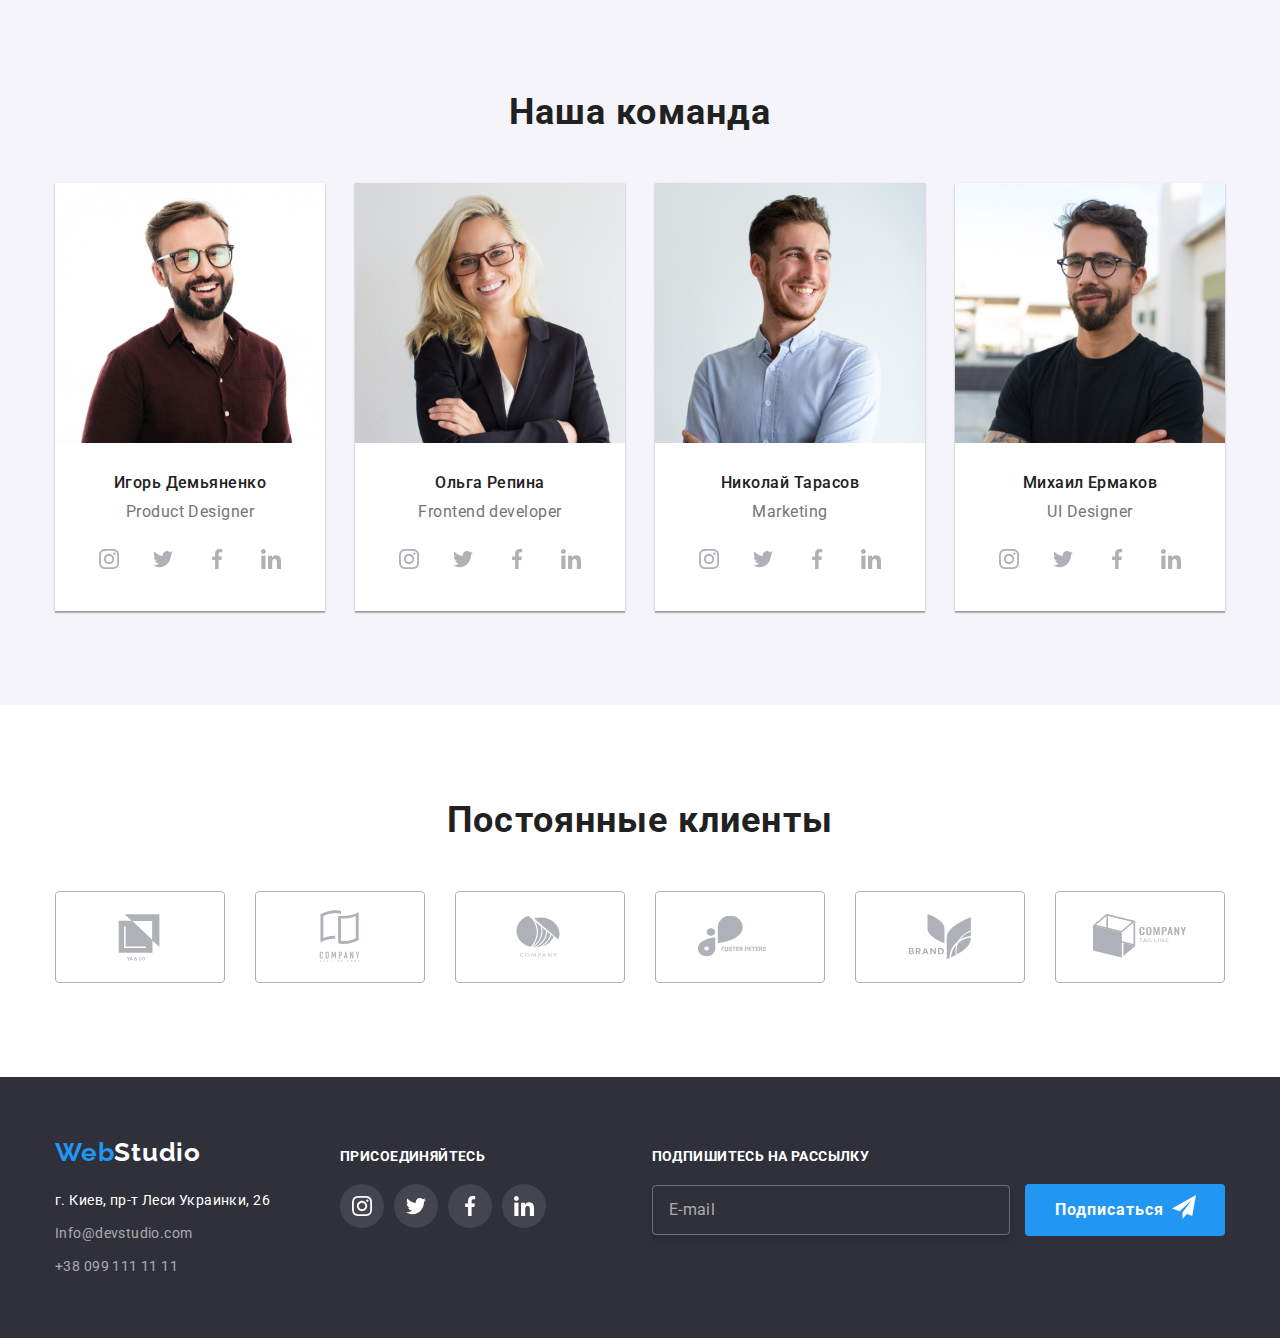
==== commit 37f13a2a: "Футер - форма" ====
--- a/index.html
+++ b/index.html
@@ -523,25 +523,57 @@
           </ul>
         </div>
 
+        <form class="footer-form" autocomplete="off">
+        <b class="footer-subscribe-title">Подпишитесь на рассылку</b>
         <div class="footer-subscribe">
-          <p class="footer-subscribe-title">Подпишитесь на рассылку</p>
-           <form class=footer-form">
-            <input class="footer-subscribe-email" type="email" name="email" placeholder="E-mail" autocomplete="off">
-                    <button class="footer-subscribe-button" type="submit"> 
-                    Подписаться
-                        <svg class="footer-button-icon" width="24" height="24">
-                            <use href="./images/icons.svg#icon-send"> </use>
-                        </svg>
-                    </button>
+          <input class="footer-subscribe-input" type="email" name="email" placeholder="E-mail"/>
+            <button class="footer-subscribe-button" type="submit">
+              <span class="subscribe-btn-span">
+                Подписаться</span>
+                <svg class="footer-button-icon" width="24" height="24">
+                  <use href="./images/icons/icon_1.svg#icon-send"></use>
+                </svg>
+            </button>
+        </div>
+        </form>
     </footer>
     <!-- МОДАЛЬНОЕ ОКНО -->
     <div class="backdrop is-hidden" data-modal>
       <div class="modal">
+        <b class="modal-title">Оставьте свои данные, мы вам перезвоним</b>
+
         <button type="button" class="close-btn" data-modal-close>
           <svg class="icon-close" width="11" height="11">
             <use href="./images/icons/icon_2.svg#icon-Vector"></use>
           </svg>
         </button>
+
+        <!-- ФОРМА -->
+        <form class="form-modal js-speaker-form">
+          <div class="form-field">
+            <lable class="form-lable" for="name">Имя</lable>
+              <input class="form-input" type="text" name="username" id="name">
+          </div>
+
+          <div class="form-field">
+            <lable class="form-lable" for="tel">Телефон</lable>
+              <input class="form-input" type="tel" name="tel" id="tel">
+          </div>
+
+          <div class="form-field">
+            <lable class="form-lable" for="email">Почта</lable>
+              <input class="form-input" type="email" name="email" id="email">
+          </div>
+
+          <div class="form-field">
+            <lable class="form-lable" for="comment">Комментарий</lable>
+              <textarea class="form-comment" name="comment" id="comment" rows="10" placeholder="Введите текст"></textarea>
+          </div>
+          <p class="form-agreement">Соглашаюсь с рассылкой и принимаю</p>
+          <a class="form-link" href="">Условия договора</a>
+ 
+
+        </form>
       </div>
     </div>
     <!-- КОНЕЦ МОДАЛЬНОГО ОКНА -->
--- a/css/style.css
+++ b/css/style.css
@@ -11,6 +11,7 @@
     0px 2px 2px rgba(0, 0, 0, 0.12);
 
   --anim-time: 250ms;
+  --cubik: cubic-bezier(0.4, 0, 0.2, 1);
 }
 
 body {
@@ -77,7 +78,6 @@
 .contacts,
 .header .container {
   display: flex;
-  /* justify-content: space-between; */
   list-style: none;
   color: var(--title-color);
 }
@@ -112,13 +112,15 @@
   margin-right: 50px;
 
   text-decoration: none;
-  transition: color var(--anim-time) cubic-bezier(0.4, 0, 0.2, 1);
-}
+}
+
 .links a {
   color: var(--title-color);
+  transition: color var(--anim-time) var(--cubik);
 }
 .contacts a {
   color: var(--primary-text-color);
+  transition: color var(--anim-time) var(--cubik);
 }
 .contacts li:last-child a,
 .links li:last-child a {
@@ -182,14 +184,11 @@
 .contacts .icon {
   align-items: center;
   margin-right: 10px;
-  transition: color var(--anim-time) cubic-bezier(0.4, 0, 0.2, 1);
 }
 
 .contacts-link .icon {
   fill: #757575;
-}
-.contacts-link:hover .icon {
-  fill: var(--accent-color);
+  transition: fill var(--anim-time) var(--cubik);
 }
 
 /* OVERLAY Главной секции */
@@ -248,11 +247,17 @@
   border: none;
 
   cursor: pointer;
+
+  transition: color var(--anim-time) var(--cubik),
+    background-color var(--anim-time) var(--cubik),
+    box-shadow var(--anim-time) var(--cubik);
 }
 
 .hero-button:hover,
 .hero-button:focus {
+  color: var(--primary-white-color);
   background: #188ce8;
+  box-shadow: var(--box-shadow);
 }
 
 /* ОСОБЕННОСТИ */
@@ -450,9 +455,8 @@
 .item-social-icon {
   display: flex;
   /* outline: 1px solid red; */
-
-  transition: color var(--anim-time) cubic-bezier(0.4, 0, 0.2, 1);
-}
+}
+
 .link-social-icon {
   display: flex;
   justify-content: center;
@@ -460,12 +464,18 @@
   width: 44px;
   height: 44px;
 
-  background-color: transparent;
+  background-color: var(--primary-white-color);
 
   border-radius: 50%;
   /* border: 1px solid black; */
   padding: 0;
   margin: 0;
+
+  transition: background-color var(--anim-time) var(--cubik);
+}
+
+.icon-social {
+  transition: fill var(--anim-time) var(--cubik);
 }
 
 .item-social-icon:not(:last-child) {
@@ -479,7 +489,15 @@
 .link-social-icon:hover,
 .link-social-icon:focus {
   background-color: var(--accent-color);
+}
+
+.link-social-icon:hover .icon-social,
+.link-social-icon:focus .icon-social {
   fill: var(--primary-white-color);
+}
+
+.link-social-icon {
+  fill: #afb1b8;
 }
 
 /* Секция Постоянные Клиенты */
@@ -522,7 +540,8 @@
   width: 170px;
   height: 92px;
 
-  transition: color var(--anim-time) cubic-bezier(0.4, 0, 0.2, 1);
+  transition: color var(--anim-time) var(--cubik),
+    border var(--anim-time) var(--cubik);
 }
 
 .icon-customers {
@@ -573,8 +592,11 @@
   border: 1px solid transparent;
   cursor: pointer;
 
-  transition: color var(--anim-time) cubic-bezier(0.4, 0, 0.2, 1);
-}
+  transition: color var(--anim-time) var(--cubik),
+    background-color var(--anim-time) var(--cubik),
+    box-shadow var(--anim-time) var(--cubik);
+}
+
 /* Главная кнопка (активная)*/
 
 .button:hover,
@@ -602,6 +624,10 @@
   margin-top: var(--card-set-gap);
 }
 
+.element {
+  transition: box-shadow var(--anim-time) var(--cubik);
+}
+
 .element:hover,
 .element:focus {
   box-shadow: 0px 4px 4px 0px rgba(0, 0, 0, 0.25);
@@ -628,7 +654,7 @@
   width: 100%;
   height: 100%;
 
-  color: rgba(255, 255, 255, 1);
+  color: var(--primary-white-color);
   background-color: rgba(33, 150, 243, 0.9);
 
   font-size: 18px;
@@ -638,7 +664,7 @@
   padding: 63px 24px;
 
   transform: translateY(101%);
-  transition: transform var(--anim-time) cubic-bezier(0.4, 0, 0.2, 1);
+  transition: transform var(--anim-time) var(--cubik);
 }
 
 .link-picture:hover .picture-thumb-text {
@@ -749,8 +775,9 @@
 
   color: rgba(255, 255, 255, 0.6);
 
-  transition: color var(--anim-time) cubic-bezier(0.4, 0, 0.2, 1);
-}
+  transition: color var(--anim-time) var(--cubik);
+}
+
 .address-list-item .link:hover,
 .address-list-item .link:focus {
   color: var(--accent-color);
@@ -789,18 +816,20 @@
 }
 
 .footer-icon-link {
+  /* outline: 1px solid red; */
   display: flex;
   justify-content: center;
   align-items: center;
   width: 44px;
   height: 44px;
+
   background-color: rgba(255, 255, 255, 0.1);
   border-radius: 50%;
 
   padding: 0;
   margin: 0;
 
-  transition: color var(--anim-time) cubic-bezier(0.4, 0, 0.2, 1);
+  transition: background-color var(--anim-time) var(--cubik);
 }
 
 .footer-icon-social {
@@ -816,6 +845,106 @@
 }
 
 /* ПОДПИШИТЕСЬ НА РАССЫЛКУ */
+
+.footer-form {
+  /* outline: 1px solid red; */
+  margin-left: auto;
+}
+
+.footer-subscribe-title {
+  display: inline-block;
+
+  font-weight: 700;
+  font-size: 14px;
+  line-height: calc(16 / 14);
+  letter-spacing: 0.03em;
+
+  text-transform: uppercase;
+  color: var(--primary-white-color);
+
+  margin-bottom: 20px;
+}
+
+.footer-subscribe-input {
+  width: 358px;
+  min-height: 50px;
+  padding: 15px 16px;
+
+  box-sizing: border-box;
+  box-shadow: 0px 4px 4px 0px rgba(0, 0, 0, 0.15);
+  border: 1px solid rgba(255, 255, 255, 0.3);
+  border-radius: 4px;
+  color: var(--primary-white-color);
+
+  background-color: transparent;
+
+  transition: border var(--anim-time) var(--cubik);
+}
+.footer-subscribe-input:focus {
+  border: 1px solid var(--accent-color);
+  outline: none;
+}
+
+.footer-subscribe-input::placeholder {
+  font: inherit;
+  font-weight: 400;
+  font-size: 16px;
+  line-height: calc(20 / 16);
+  letter-spacing: 0.03em;
+  color: rgba(255, 255, 255, 0.6);
+}
+
+.footer-subscribe-button {
+  position: relative;
+  display: inline-block;
+  padding: 10px 29px;
+  margin-left: 12px;
+  margin-right: 0;
+
+  font-size: 16px;
+  font-weight: 700;
+  line-height: calc(30 / 16);
+  letter-spacing: 0.06em;
+  text-align: center;
+
+  color: var(--primary-white-color);
+  background-color: var(--accent-color);
+
+  cursor: pointer;
+  border: 1px solid transparent;
+  border-radius: 4px;
+
+  min-width: 200px;
+
+  transition: color var(--anim-time) var(--cubik),
+    background-color var(--anim-time) var(--cubik),
+    box-shadow var(--anim-time) var(--cubik);
+}
+
+.footer-subscribe-button:hover,
+.footer-subscribe-button:focus {
+  color: var(--primary-white-color);
+  background: #188ce8;
+  box-shadow: var(--box-shadow);
+}
+
+.subscribe-btn-span {
+  display: flex;
+
+  font-family: inherit;
+  font-size: 16px;
+  font-weight: 700;
+  line-height: calc(30 / 16);
+  letter-spacing: 0.06em;
+  text-align: center;
+}
+
+.footer-button-icon {
+  position: absolute;
+  display: flex;
+  top: 10px;
+  right: 28px;
+}
 
 /* МОДАЛЬНОЕ ОКНО */
 
@@ -832,8 +961,8 @@
   visibility: visible;
   pointer-events: initial;
 
-  transition: opacity var(--anim-time) cubic-bezier(0.4, 0, 0.2, 1),
-    visibility var(--anim-time) cubic-bezier(0.4, 0, 0.2, 1);
+  transition: opacity var(--anim-time) var(--cubik),
+    visibility var(--anim-time) var(--cubik);
 }
 
 .backdrop.is-hidden {
@@ -882,3 +1011,54 @@
   transition: opacity var(--anim-time) cubic-bezier(0.4, 0, 0.2, 1),
     visibility var(--anim-time) cubic-bezier(0.4, 0, 0.2, 1);
 }
+
+/* ФОРМА */
+
+.modal-title {
+  margin: 0;
+  margin-bottom: 12px;
+
+  font-weight: 700;
+  font-size: 20px;
+  line-height: calc(23 / 20);
+  text-align: center;
+  letter-spacing: 0.03em;
+
+  color: var(--title-color);
+}
+
+.form-modal {
+  outline: 1px solid yellow;
+  margin-left: auto;
+  margin-right: auto;
+  margin-bottom: 20px;
+  padding: 40px;
+}
+
+.form-field {
+  position: relative;
+  display: flex;
+  flex-direction: column;
+
+  margin-bottom: 10px;
+}
+
+.form-field:hover input,
+.form-field:focus input {
+  border-color: var(--accent-color);
+}
+
+.form-lable {
+  /* outline: 1px solid red; */
+
+  font-family: inherit;
+  font-size: 12px;
+  font-weight: 400;
+  line-height: calc(14 / 12);
+  letter-spacing: 0.01em;
+  text-align: left;
+
+  color: rgba(117, 117, 117, 1);
+
+  margin-bottom: 4px;
+}
